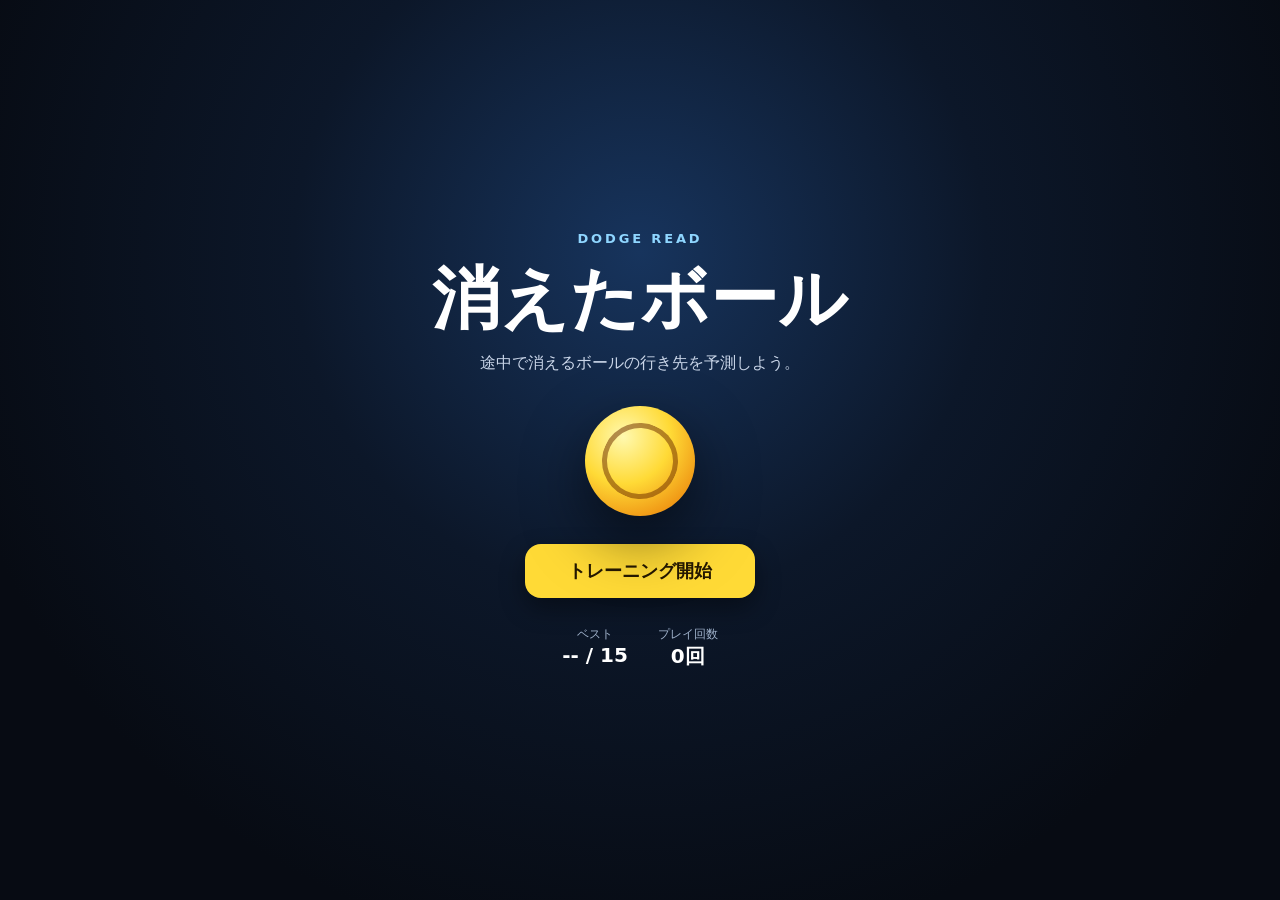
==== index.html @ bce10b98 "消えたボール自主練ゲーム初期版を追加" ====
<!doctype html>
<html lang="ja">
<head>
<meta charset="utf-8">
<meta name="viewport" content="width=device-width,initial-scale=1,viewport-fit=cover">
<meta name="theme-color" content="#09111f">
<title>DODGE READ｜消えたボール</title>
<style>
:root{color-scheme:dark;font-family:system-ui,-apple-system,"Noto Sans JP",sans-serif}*{box-sizing:border-box}body{margin:0;background:#070b13;color:#fff;min-height:100svh;overflow:hidden}button{font:inherit}.screen{display:none;min-height:100svh}.screen.active{display:flex}.home,.result{align-items:center;justify-content:center;flex-direction:column;padding:24px;text-align:center;background:radial-gradient(circle at 50% 28%,#17345d 0,#0c1729 38%,#070b13 78%)}.brand{font-size:13px;letter-spacing:.22em;color:#8fd6ff;font-weight:800}.home h1,.result h1{font-size:clamp(34px,8vw,68px);margin:8px 0}.lead{color:#c9d5e8;margin:0 0 24px}.ball-logo{width:110px;height:110px;border-radius:50%;background:radial-gradient(circle at 35% 28%,#fff9af,#ffda36 44%,#e66d00 100%);box-shadow:0 24px 60px #0008;margin:8px 0 28px;position:relative}.ball-logo:before,.ball-logo:after{content:"";position:absolute;inset:17px;border:5px solid #71320088;border-left-color:transparent;border-bottom-color:transparent;border-radius:50%;transform:rotate(25deg)}.ball-logo:after{transform:rotate(205deg)}.primary,.secondary{border:0;border-radius:16px;padding:15px 24px;font-weight:800;cursor:pointer}.primary{background:#ffda36;color:#251800;min-width:230px;font-size:18px;box-shadow:0 10px 24px #0006}.secondary{margin-top:10px;background:#1b2b43;color:#dce8f8}.stats{display:flex;gap:30px;margin-top:28px}.stats span{display:block;color:#9fb1ca;font-size:12px}.stats strong{font-size:20px}.game{flex-direction:column;background:#07101d}.header{height:66px;display:grid;grid-template-columns:52px 1fr 70px;align-items:center;gap:12px;padding:8px 14px;background:#0b1423}.icon{width:42px;height:42px;border-radius:12px;border:1px solid #ffffff22;background:#ffffff0b;color:#fff;font-size:26px}.progress-text{text-align:center;font-weight:700}.track{height:7px;background:#ffffff16;border-radius:99px;overflow:hidden;margin-top:6px}.bar{height:100%;width:0;background:#ffda36;transition:width .2s}.level{text-align:center;background:#17304e;border-radius:12px;padding:9px 4px;font-weight:800}.stage{position:relative;flex:1;min-height:0}canvas{width:100%;height:100%;display:block}.focus,.count,.feedback,.instruction{position:absolute;left:50%;transform:translateX(-50%);pointer-events:none}.focus{top:46%;font-size:34px;color:#fff8}.count{top:40%;font-size:68px;font-weight:900;text-shadow:0 4px 20px #000}.feedback{top:16%;font-size:clamp(24px,5vw,44px);font-weight:900;opacity:0}.feedback.show{opacity:1}.feedback.good{color:#78f2b5}.feedback.bad{color:#ff9b9b}.instruction{bottom:16px;background:#07101dcc;border:1px solid #ffffff22;padding:8px 16px;border-radius:99px;color:#dce8f8}.answers{height:104px;display:grid;grid-template-columns:repeat(3,1fr);gap:10px;padding:10px 14px calc(10px + env(safe-area-inset-bottom));background:#0b1423}.answer{border:1px solid #ffffff20;background:#14243a;color:#fff;border-radius:16px;font-weight:900;font-size:20px}.answer:disabled{opacity:.35}.answer:not(:disabled):active{transform:scale(.98);background:#1e3b60}.score{width:180px;height:180px;border-radius:50%;border:13px solid #ffda36;display:grid;place-items:center;margin:18px 0;background:#101d30}.score strong{font-size:64px;line-height:1}.score span{display:block;color:#c8d5e8}.result-grid{display:grid;grid-template-columns:repeat(2,minmax(130px,1fr));gap:10px;width:min(420px,100%);margin-bottom:18px}.result-grid div{background:#101d30;border:1px solid #ffffff12;border-radius:14px;padding:13px}.result-grid span{display:block;color:#9fb1ca;font-size:12px}.result-grid strong{font-size:20px}.best{color:#ffda36;font-weight:900;margin:0 0 14px}.portrait{position:fixed;inset:0;z-index:20;background:#07101df2;display:none;align-items:center;justify-content:center;text-align:center;padding:28px}.portrait div{background:#14243a;padding:24px;border-radius:18px}.portrait button{margin-top:16px}@media(orientation:portrait) and (max-width:719px){.game.active~.portrait{display:flex}}@media(max-height:470px){.header{height:56px}.answers{height:82px}.answer{font-size:17px}.instruction{bottom:8px}}
</style>
</head>
<body>
<section id="home" class="screen home active"><div class="brand">DODGE READ</div><h1>消えたボール</h1><p class="lead">途中で消えるボールの行き先を予測しよう。</p><div class="ball-logo"></div><button id="start" class="primary">トレーニング開始</button><div class="stats"><div><span>ベスト</span><strong id="best">-- / 15</strong></div><div><span>プレイ回数</span><strong id="sessions">0回</strong></div></div></section>
<section id="game" class="screen game"><header class="header"><button id="quit" class="icon">×</button><div><div class="progress-text"><span id="number">1</span> / 15</div><div class="track"><div id="bar" class="bar"></div></div></div><div class="level">Lv.<span id="level">2</span></div></header><div class="stage"><canvas id="canvas"></canvas><div id="focus" class="focus">＋</div><div id="count" class="count"></div><div id="feedback" class="feedback"></div><div id="instruction" class="instruction">中央の＋を見よう</div></div><div class="answers"><button class="answer" data-lane="left" disabled>← 左</button><button class="answer" data-lane="center" disabled>● 中央</button><button class="answer" data-lane="right" disabled>右 →</button></div></section>
<section id="result" class="screen result"><div class="brand">TRAINING COMPLETE</div><h1>トレーニング完了</h1><div class="score"><div><strong id="score">0</strong><span>/ 15</span></div></div><p id="message" class="lead"></p><div class="result-grid"><div><span>反応時間</span><strong id="reaction">-- ms</strong></div><div><span>最高レベル</span><strong id="maxLevel">Lv.2</strong></div><div><span>左コース</span><strong id="leftRate">--%</strong></div><div><span>右コース</span><strong id="rightRate">--%</strong></div></div><div id="newBest" class="best" hidden>自己ベスト更新！</div><button id="retry" class="primary">もう一度</button><button id="homeBtn" class="secondary">ホームへ</button></section>
<div id="portrait" class="portrait"><div><strong>横向きがおすすめ</strong><p>スマホを横向きにすると遊びやすくなります。</p><button id="continue" class="secondary">このまま続ける</button></div></div>
<script>
const TOTAL=15,KEY='dodge-read-progress-v1',lanes=['left','center','right'];
const $=s=>document.querySelector(s),$$=s=>[...document.querySelectorAll(s)];
const screens={home:$('#home'),game:$('#game'),result:$('#result')},canvas=$('#canvas'),ctx=canvas.getContext('2d');
let session=null,state=null,raf=0,w=0,h=0,portraitDismissed=false;
function clamp(v,a,b){return Math.min(b,Math.max(a,v))}
function difficulty(level){level=clamp(Math.round(level),1,10);return{level,visible:1040-(level-1)*55,total:1760-(level-1)*45,spread:.09+(level-1)*.006,curve:level>=5?(level-4)*.006:0}}
function trial(level){const d=difficulty(level),lane=lanes[Math.floor(Math.random()*3)],c=lane==='left'?.26:lane==='right'?.74:.5;return{id:Math.random(),lane,level:d.level,startX:.5+(Math.random()-.5)*.06,targetX:clamp(c+(Math.random()-.5)*d.spread,lane==='left'?.13:lane==='center'?.39:.64,lane==='left'?.36:lane==='center'?.61:.87),curve:d.curve*(Math.random()<.5?-1:1)*(.35+Math.random()*.65),visible:d.visible,total:d.total}}
function position(t,p){p=clamp(p,0,1);const z=1-Math.pow(1-p,1.55);return{x:clamp(t.startX+(t.targetX-t.startX)*z+Math.sin(Math.PI*p)*t.curve,.04,.96),y:.22+.62*Math.pow(p,1.34),scale:.28+1.5*Math.pow(p,1.7)}}
function show(name){Object.entries(screens).forEach(([k,n])=>n.classList.toggle('active',k===name));if(name!=='game')cancelAnimationFrame(raf);refreshPortrait()}
function load(){try{return JSON.parse(localStorage.getItem(KEY))||{best:0,sessions:0}}catch{return{best:0,sessions:0}}}
function refreshStats(){const p=load();$('#best').textContent=p.sessions?`${p.best} / 15`:'-- / 15';$('#sessions').textContent=`${p.sessions||0}回`}
function save(score){const p=load(),isBest=score>(p.best||0),n={best:Math.max(p.best||0,score),sessions:(p.sessions||0)+1};localStorage.setItem(KEY,JSON.stringify(n));return isBest}
function resize(){const r=canvas.getBoundingClientRect(),d=Math.min(devicePixelRatio||1,2);w=Math.max(1,r.width);h=Math.max(1,r.height);canvas.width=w*d;canvas.height=h*d;ctx.setTransform(d,0,0,d,0,0);draw()}
function court(){const g=ctx.createLinearGradient(0,0,0,h);g.addColorStop(0,'#132642');g.addColorStop(.45,'#0d1d34');g.addColorStop(1,'#09111f');ctx.fillStyle=g;ctx.fillRect(0,0,w,h);const hy=h*.2;ctx.strokeStyle='rgba(180,206,255,.22)';ctx.lineWidth=2;ctx.beginPath();ctx.moveTo(w*.48,hy);ctx.lineTo(w*.08,h);ctx.moveTo(w*.52,hy);ctx.lineTo(w*.92,h);ctx.stroke();ctx.strokeStyle='rgba(255,255,255,.12)';for(let i=1;i<=6;i++){const p=i/7,y=hy+Math.pow(p,1.6)*(h-hy),half=18+Math.pow(p,1.4)*w*.42;ctx.beginPath();ctx.moveTo(w/2-half,y);ctx.lineTo(w/2+half,y);ctx.stroke()}ctx.setLineDash([9,11]);ctx.strokeStyle='rgba(255,219,61,.35)';ctx.beginPath();ctx.moveTo(w/2,hy);ctx.lineTo(w/2,h);ctx.stroke();ctx.setLineDash([])}
function ball(pos,a=1,ghost=false){const x=pos.x*w,y=pos.y*h,r=Math.max(7,Math.min(w,h)*.044*pos.scale);ctx.save();ctx.globalAlpha=a;const s=ctx.createRadialGradient(x,y+r*1.2,0,x,y+r*1.2,r*1.5);s.addColorStop(0,'#0007');s.addColorStop(1,'#0000');ctx.fillStyle=s;ctx.beginPath();ctx.ellipse(x,y+r*1.2,r*1.5,r*.42,0,0,Math.PI*2);ctx.fill();const g=ctx.createRadialGradient(x-r*.34,y-r*.38,r*.12,x,y,r);g.addColorStop(0,ghost?'#e9f6ff':'#fff7a4');g.addColorStop(.5,ghost?'#7fd4ff':'#ffdd3d');g.addColorStop(1,ghost?'#176ea3':'#e57800');ctx.fillStyle=g;ctx.beginPath();ctx.arc(x,y,r,0,Math.PI*2);ctx.fill();ctx.strokeStyle=ghost?'#0c4a6eaa':'#5b2a0088';ctx.lineWidth=Math.max(1.2,r*.07);ctx.beginPath();ctx.arc(x,y,r*.72,-.8,1.15);ctx.stroke();ctx.beginPath();ctx.arc(x,y,r*.68,2,4.25);ctx.stroke();ctx.restore()}
function marker(t){ctx.save();ctx.strokeStyle='#fff9';ctx.lineWidth=3;ctx.setLineDash([6,6]);ctx.beginPath();ctx.arc(t.targetX*w,h*.86,25,0,Math.PI*2);ctx.stroke();ctx.restore()}
function draw(now=performance.now()){if(!w||!h)return;court();if(state){const t=state.t;if(state.phase==='flying'){const e=now-state.started,p=Math.min(1,e/t.total);if(e<=t.visible)ball(position(t,p))}else if(state.phase==='revealing'){const e=now-state.revealStart,d=720,sp=t.visible/t.total,rp=Math.min(1,e/d),p=sp+(1-sp)*rp;for(let i=5;i>=1;i--)ball(position(t,Math.max(sp,p-i*.028)),.08+(5-i)*.035,true);ball(position(t,p),.92,true);if(rp>.72)marker(t);if(e>=d&&!state.done){state.done=true;setTimeout(next,520)}}}if($('#game').classList.contains('active'))raf=requestAnimationFrame(draw)}
function enable(v){$$('.answer').forEach(b=>b.disabled=!v)}
function header(){$('#number').textContent=Math.min(session.index+1,TOTAL);$('#bar').style.width=`${session.index/TOTAL*100}%`;$('#level').textContent=session.level}
async function countdown(){for(const x of ['3','2','1']){$('#count').textContent=x;await new Promise(r=>setTimeout(r,420))}$('#count').textContent=''}
async function start(){cancelAnimationFrame(raf);session={index:0,level:2,results:[],recent:[]};state=null;portraitDismissed=false;show('game');requestAnimationFrame(()=>{resize();header()});enable(false);$('#feedback').className='feedback';$('#instruction').textContent='中央の＋を見よう';$('#focus').style.opacity='1';await countdown();launch()}
function launch(){if(!session||session.index>=TOTAL)return finish();header();enable(false);$('#feedback').className='feedback';$('#feedback').textContent='';$('#instruction').textContent='ボールを見よう';$('#focus').style.opacity='.65';const t=trial(session.level);state={t,phase:'flying',started:performance.now(),answerOpened:0,revealStart:0,done:false};cancelAnimationFrame(raf);raf=requestAnimationFrame(draw);setTimeout(()=>{if(!state||state.t.id!==t.id||state.phase!=='flying')return;state.phase='answering';state.answerOpened=performance.now();$('#instruction').textContent='どこに来る？';$('#focus').style.opacity='0';enable(true)},t.visible)}
function label(l){return l==='left'?'左':l==='right'?'右':'中央'}
function answer(l){if(!state||state.phase!=='answering')return;enable(false);const ms=Math.round(performance.now()-state.answerOpened),correct=l===state.t.lane,f=$('#feedback');f.textContent=correct?'正解！':`正解は${label(state.t.lane)}`;f.className=`feedback show ${correct?'good':'bad'}`;$('#instruction').textContent='消えた後の軌道';session.results.push({lane:state.t.lane,correct,ms,level:state.t.level});session.recent.push(correct);session.recent=session.recent.slice(-5);if(session.recent.length>=5){const c=session.recent.filter(Boolean).length;if(c>=4)session.level=clamp(session.level+1,1,10);else if(c<=2)session.level=clamp(session.level-1,1,10)}state.phase='revealing';state.revealStart=performance.now()}
function next(){if(!session)return;session.index++;session.index>=TOTAL?finish():launch()}
function median(a){if(!a.length)return 0;a=[...a].sort((x,y)=>x-y);const m=Math.floor(a.length/2);return a.length%2?a[m]:(a[m-1]+a[m])/2}
function rate(l){const a=session.results.filter(x=>x.lane===l);return a.length?Math.round(a.filter(x=>x.correct).length/a.length*100):null}
function finish(){cancelAnimationFrame(raf);enable(false);const correct=session.results.filter(x=>x.correct).length,ms=Math.round(median(session.results.map(x=>x.ms))),max=Math.max(...session.results.map(x=>x.level)),isBest=save(correct);$('#score').textContent=correct;$('#reaction').textContent=`${ms} ms`;$('#maxLevel').textContent=`Lv.${max}`;const lr=rate('left'),rr=rate('right');$('#leftRate').textContent=lr===null?'--%':`${lr}%`;$('#rightRate').textContent=rr===null?'--%':`${rr}%`;$('#message').textContent=correct>=14?'すごい！軌道をかなり正確に読めています。':correct>=11?'よく見えています。次は、より早く消えるボールへ。':correct>=8?'いい練習になりました。焦らず最初の動きを見よう。':'伸びしろたっぷり。ボールの速さと向きを最後まで見よう。';$('#newBest').hidden=!isBest;state=null;show('result');refreshStats()}
function home(){cancelAnimationFrame(raf);session=null;state=null;enable(false);show('home');refreshStats()}
function refreshPortrait(){const p=innerHeight>innerWidth&&innerWidth<720&&!portraitDismissed&&$('#game').classList.contains('active');$('#portrait').style.display=p?'flex':'none'}
$('#start').onclick=start;$('#retry').onclick=start;$('#homeBtn').onclick=home;$('#quit').onclick=()=>{if(confirm('トレーニングをやめますか？'))home()};$('#continue').onclick=()=>{portraitDismissed=true;refreshPortrait()};$$('.answer').forEach(b=>b.onclick=()=>answer(b.dataset.lane));addEventListener('resize',()=>{refreshPortrait();if($('#game').classList.contains('active'))resize()});addEventListener('orientationchange',()=>setTimeout(()=>{portraitDismissed=false;refreshPortrait();resize()},200));refreshStats();
</script>
</body>
</html>
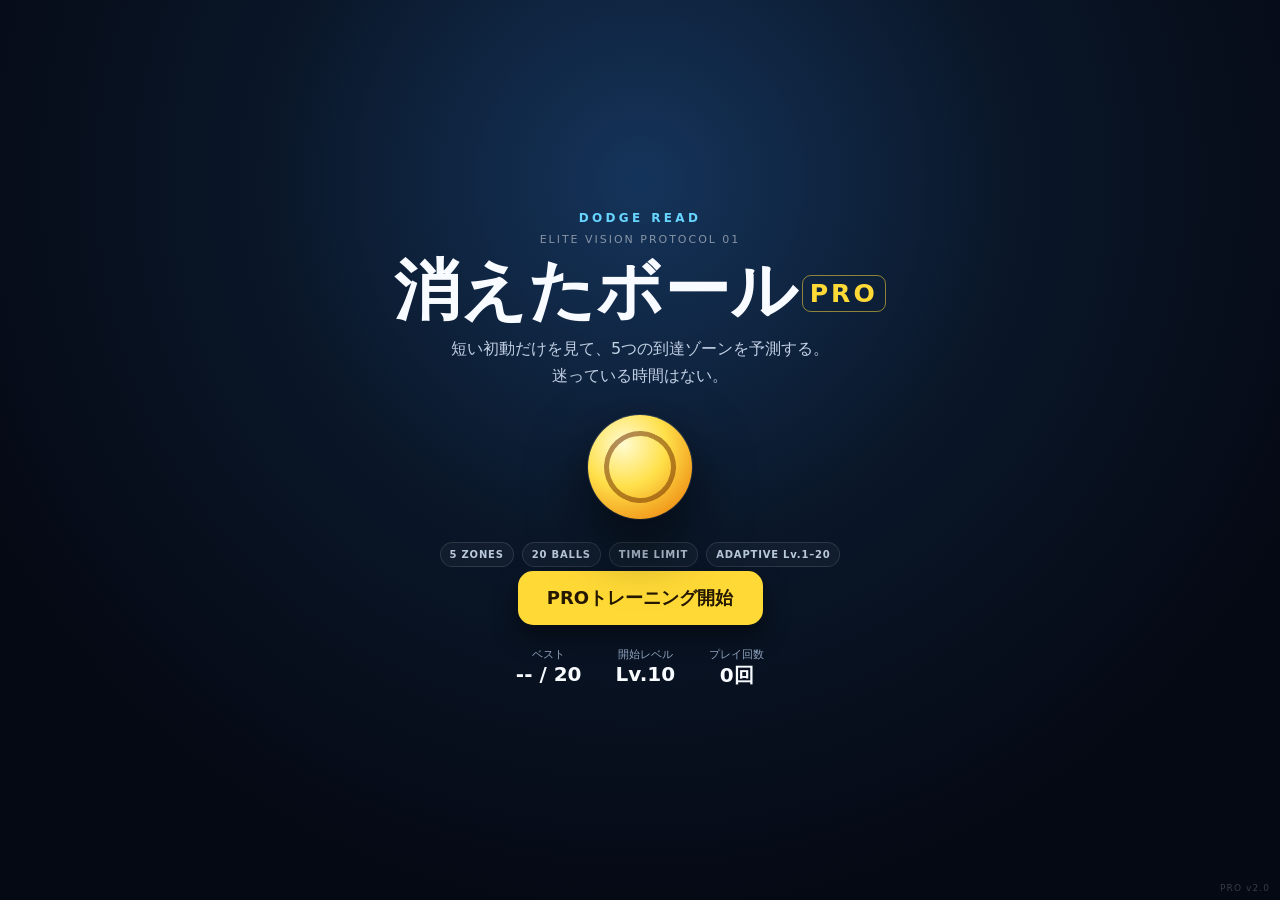
==== commit 90869cef: "消えたボールをPRO版へ更新" ====
--- a/index.html
+++ b/index.html
@@ -3,49 +3,36 @@
 <head>
 <meta charset="utf-8">
 <meta name="viewport" content="width=device-width,initial-scale=1,viewport-fit=cover">
-<meta name="theme-color" content="#09111f">
-<title>DODGE READ｜消えたボール</title>
-<style>
-:root{color-scheme:dark;font-family:system-ui,-apple-system,"Noto Sans JP",sans-serif}*{box-sizing:border-box}body{margin:0;background:#070b13;color:#fff;min-height:100svh;overflow:hidden}button{font:inherit}.screen{display:none;min-height:100svh}.screen.active{display:flex}.home,.result{align-items:center;justify-content:center;flex-direction:column;padding:24px;text-align:center;background:radial-gradient(circle at 50% 28%,#17345d 0,#0c1729 38%,#070b13 78%)}.brand{font-size:13px;letter-spacing:.22em;color:#8fd6ff;font-weight:800}.home h1,.result h1{font-size:clamp(34px,8vw,68px);margin:8px 0}.lead{color:#c9d5e8;margin:0 0 24px}.ball-logo{width:110px;height:110px;border-radius:50%;background:radial-gradient(circle at 35% 28%,#fff9af,#ffda36 44%,#e66d00 100%);box-shadow:0 24px 60px #0008;margin:8px 0 28px;position:relative}.ball-logo:before,.ball-logo:after{content:"";position:absolute;inset:17px;border:5px solid #71320088;border-left-color:transparent;border-bottom-color:transparent;border-radius:50%;transform:rotate(25deg)}.ball-logo:after{transform:rotate(205deg)}.primary,.secondary{border:0;border-radius:16px;padding:15px 24px;font-weight:800;cursor:pointer}.primary{background:#ffda36;color:#251800;min-width:230px;font-size:18px;box-shadow:0 10px 24px #0006}.secondary{margin-top:10px;background:#1b2b43;color:#dce8f8}.stats{display:flex;gap:30px;margin-top:28px}.stats span{display:block;color:#9fb1ca;font-size:12px}.stats strong{font-size:20px}.game{flex-direction:column;background:#07101d}.header{height:66px;display:grid;grid-template-columns:52px 1fr 70px;align-items:center;gap:12px;padding:8px 14px;background:#0b1423}.icon{width:42px;height:42px;border-radius:12px;border:1px solid #ffffff22;background:#ffffff0b;color:#fff;font-size:26px}.progress-text{text-align:center;font-weight:700}.track{height:7px;background:#ffffff16;border-radius:99px;overflow:hidden;margin-top:6px}.bar{height:100%;width:0;background:#ffda36;transition:width .2s}.level{text-align:center;background:#17304e;border-radius:12px;padding:9px 4px;font-weight:800}.stage{position:relative;flex:1;min-height:0}canvas{width:100%;height:100%;display:block}.focus,.count,.feedback,.instruction{position:absolute;left:50%;transform:translateX(-50%);pointer-events:none}.focus{top:46%;font-size:34px;color:#fff8}.count{top:40%;font-size:68px;font-weight:900;text-shadow:0 4px 20px #000}.feedback{top:16%;font-size:clamp(24px,5vw,44px);font-weight:900;opacity:0}.feedback.show{opacity:1}.feedback.good{color:#78f2b5}.feedback.bad{color:#ff9b9b}.instruction{bottom:16px;background:#07101dcc;border:1px solid #ffffff22;padding:8px 16px;border-radius:99px;color:#dce8f8}.answers{height:104px;display:grid;grid-template-columns:repeat(3,1fr);gap:10px;padding:10px 14px calc(10px + env(safe-area-inset-bottom));background:#0b1423}.answer{border:1px solid #ffffff20;background:#14243a;color:#fff;border-radius:16px;font-weight:900;font-size:20px}.answer:disabled{opacity:.35}.answer:not(:disabled):active{transform:scale(.98);background:#1e3b60}.score{width:180px;height:180px;border-radius:50%;border:13px solid #ffda36;display:grid;place-items:center;margin:18px 0;background:#101d30}.score strong{font-size:64px;line-height:1}.score span{display:block;color:#c8d5e8}.result-grid{display:grid;grid-template-columns:repeat(2,minmax(130px,1fr));gap:10px;width:min(420px,100%);margin-bottom:18px}.result-grid div{background:#101d30;border:1px solid #ffffff12;border-radius:14px;padding:13px}.result-grid span{display:block;color:#9fb1ca;font-size:12px}.result-grid strong{font-size:20px}.best{color:#ffda36;font-weight:900;margin:0 0 14px}.portrait{position:fixed;inset:0;z-index:20;background:#07101df2;display:none;align-items:center;justify-content:center;text-align:center;padding:28px}.portrait div{background:#14243a;padding:24px;border-radius:18px}.portrait button{margin-top:16px}@media(orientation:portrait) and (max-width:719px){.game.active~.portrait{display:flex}}@media(max-height:470px){.header{height:56px}.answers{height:82px}.answer{font-size:17px}.instruction{bottom:8px}}
-</style>
+<meta name="theme-color" content="#050914">
+<title>DODGE READ PRO｜消えたボール</title>
+<link rel="stylesheet" href="./pro.css?v=2">
 </head>
 <body>
-<section id="home" class="screen home active"><div class="brand">DODGE READ</div><h1>消えたボール</h1><p class="lead">途中で消えるボールの行き先を予測しよう。</p><div class="ball-logo"></div><button id="start" class="primary">トレーニング開始</button><div class="stats"><div><span>ベスト</span><strong id="best">-- / 15</strong></div><div><span>プレイ回数</span><strong id="sessions">0回</strong></div></div></section>
-<section id="game" class="screen game"><header class="header"><button id="quit" class="icon">×</button><div><div class="progress-text"><span id="number">1</span> / 15</div><div class="track"><div id="bar" class="bar"></div></div></div><div class="level">Lv.<span id="level">2</span></div></header><div class="stage"><canvas id="canvas"></canvas><div id="focus" class="focus">＋</div><div id="count" class="count"></div><div id="feedback" class="feedback"></div><div id="instruction" class="instruction">中央の＋を見よう</div></div><div class="answers"><button class="answer" data-lane="left" disabled>← 左</button><button class="answer" data-lane="center" disabled>● 中央</button><button class="answer" data-lane="right" disabled>右 →</button></div></section>
-<section id="result" class="screen result"><div class="brand">TRAINING COMPLETE</div><h1>トレーニング完了</h1><div class="score"><div><strong id="score">0</strong><span>/ 15</span></div></div><p id="message" class="lead"></p><div class="result-grid"><div><span>反応時間</span><strong id="reaction">-- ms</strong></div><div><span>最高レベル</span><strong id="maxLevel">Lv.2</strong></div><div><span>左コース</span><strong id="leftRate">--%</strong></div><div><span>右コース</span><strong id="rightRate">--%</strong></div></div><div id="newBest" class="best" hidden>自己ベスト更新！</div><button id="retry" class="primary">もう一度</button><button id="homeBtn" class="secondary">ホームへ</button></section>
-<div id="portrait" class="portrait"><div><strong>横向きがおすすめ</strong><p>スマホを横向きにすると遊びやすくなります。</p><button id="continue" class="secondary">このまま続ける</button></div></div>
-<script>
-const TOTAL=15,KEY='dodge-read-progress-v1',lanes=['left','center','right'];
-const $=s=>document.querySelector(s),$$=s=>[...document.querySelectorAll(s)];
-const screens={home:$('#home'),game:$('#game'),result:$('#result')},canvas=$('#canvas'),ctx=canvas.getContext('2d');
-let session=null,state=null,raf=0,w=0,h=0,portraitDismissed=false;
-function clamp(v,a,b){return Math.min(b,Math.max(a,v))}
-function difficulty(level){level=clamp(Math.round(level),1,10);return{level,visible:1040-(level-1)*55,total:1760-(level-1)*45,spread:.09+(level-1)*.006,curve:level>=5?(level-4)*.006:0}}
-function trial(level){const d=difficulty(level),lane=lanes[Math.floor(Math.random()*3)],c=lane==='left'?.26:lane==='right'?.74:.5;return{id:Math.random(),lane,level:d.level,startX:.5+(Math.random()-.5)*.06,targetX:clamp(c+(Math.random()-.5)*d.spread,lane==='left'?.13:lane==='center'?.39:.64,lane==='left'?.36:lane==='center'?.61:.87),curve:d.curve*(Math.random()<.5?-1:1)*(.35+Math.random()*.65),visible:d.visible,total:d.total}}
-function position(t,p){p=clamp(p,0,1);const z=1-Math.pow(1-p,1.55);return{x:clamp(t.startX+(t.targetX-t.startX)*z+Math.sin(Math.PI*p)*t.curve,.04,.96),y:.22+.62*Math.pow(p,1.34),scale:.28+1.5*Math.pow(p,1.7)}}
-function show(name){Object.entries(screens).forEach(([k,n])=>n.classList.toggle('active',k===name));if(name!=='game')cancelAnimationFrame(raf);refreshPortrait()}
-function load(){try{return JSON.parse(localStorage.getItem(KEY))||{best:0,sessions:0}}catch{return{best:0,sessions:0}}}
-function refreshStats(){const p=load();$('#best').textContent=p.sessions?`${p.best} / 15`:'-- / 15';$('#sessions').textContent=`${p.sessions||0}回`}
-function save(score){const p=load(),isBest=score>(p.best||0),n={best:Math.max(p.best||0,score),sessions:(p.sessions||0)+1};localStorage.setItem(KEY,JSON.stringify(n));return isBest}
-function resize(){const r=canvas.getBoundingClientRect(),d=Math.min(devicePixelRatio||1,2);w=Math.max(1,r.width);h=Math.max(1,r.height);canvas.width=w*d;canvas.height=h*d;ctx.setTransform(d,0,0,d,0,0);draw()}
-function court(){const g=ctx.createLinearGradient(0,0,0,h);g.addColorStop(0,'#132642');g.addColorStop(.45,'#0d1d34');g.addColorStop(1,'#09111f');ctx.fillStyle=g;ctx.fillRect(0,0,w,h);const hy=h*.2;ctx.strokeStyle='rgba(180,206,255,.22)';ctx.lineWidth=2;ctx.beginPath();ctx.moveTo(w*.48,hy);ctx.lineTo(w*.08,h);ctx.moveTo(w*.52,hy);ctx.lineTo(w*.92,h);ctx.stroke();ctx.strokeStyle='rgba(255,255,255,.12)';for(let i=1;i<=6;i++){const p=i/7,y=hy+Math.pow(p,1.6)*(h-hy),half=18+Math.pow(p,1.4)*w*.42;ctx.beginPath();ctx.moveTo(w/2-half,y);ctx.lineTo(w/2+half,y);ctx.stroke()}ctx.setLineDash([9,11]);ctx.strokeStyle='rgba(255,219,61,.35)';ctx.beginPath();ctx.moveTo(w/2,hy);ctx.lineTo(w/2,h);ctx.stroke();ctx.setLineDash([])}
-function ball(pos,a=1,ghost=false){const x=pos.x*w,y=pos.y*h,r=Math.max(7,Math.min(w,h)*.044*pos.scale);ctx.save();ctx.globalAlpha=a;const s=ctx.createRadialGradient(x,y+r*1.2,0,x,y+r*1.2,r*1.5);s.addColorStop(0,'#0007');s.addColorStop(1,'#0000');ctx.fillStyle=s;ctx.beginPath();ctx.ellipse(x,y+r*1.2,r*1.5,r*.42,0,0,Math.PI*2);ctx.fill();const g=ctx.createRadialGradient(x-r*.34,y-r*.38,r*.12,x,y,r);g.addColorStop(0,ghost?'#e9f6ff':'#fff7a4');g.addColorStop(.5,ghost?'#7fd4ff':'#ffdd3d');g.addColorStop(1,ghost?'#176ea3':'#e57800');ctx.fillStyle=g;ctx.beginPath();ctx.arc(x,y,r,0,Math.PI*2);ctx.fill();ctx.strokeStyle=ghost?'#0c4a6eaa':'#5b2a0088';ctx.lineWidth=Math.max(1.2,r*.07);ctx.beginPath();ctx.arc(x,y,r*.72,-.8,1.15);ctx.stroke();ctx.beginPath();ctx.arc(x,y,r*.68,2,4.25);ctx.stroke();ctx.restore()}
-function marker(t){ctx.save();ctx.strokeStyle='#fff9';ctx.lineWidth=3;ctx.setLineDash([6,6]);ctx.beginPath();ctx.arc(t.targetX*w,h*.86,25,0,Math.PI*2);ctx.stroke();ctx.restore()}
-function draw(now=performance.now()){if(!w||!h)return;court();if(state){const t=state.t;if(state.phase==='flying'){const e=now-state.started,p=Math.min(1,e/t.total);if(e<=t.visible)ball(position(t,p))}else if(state.phase==='revealing'){const e=now-state.revealStart,d=720,sp=t.visible/t.total,rp=Math.min(1,e/d),p=sp+(1-sp)*rp;for(let i=5;i>=1;i--)ball(position(t,Math.max(sp,p-i*.028)),.08+(5-i)*.035,true);ball(position(t,p),.92,true);if(rp>.72)marker(t);if(e>=d&&!state.done){state.done=true;setTimeout(next,520)}}}if($('#game').classList.contains('active'))raf=requestAnimationFrame(draw)}
-function enable(v){$$('.answer').forEach(b=>b.disabled=!v)}
-function header(){$('#number').textContent=Math.min(session.index+1,TOTAL);$('#bar').style.width=`${session.index/TOTAL*100}%`;$('#level').textContent=session.level}
-async function countdown(){for(const x of ['3','2','1']){$('#count').textContent=x;await new Promise(r=>setTimeout(r,420))}$('#count').textContent=''}
-async function start(){cancelAnimationFrame(raf);session={index:0,level:2,results:[],recent:[]};state=null;portraitDismissed=false;show('game');requestAnimationFrame(()=>{resize();header()});enable(false);$('#feedback').className='feedback';$('#instruction').textContent='中央の＋を見よう';$('#focus').style.opacity='1';await countdown();launch()}
-function launch(){if(!session||session.index>=TOTAL)return finish();header();enable(false);$('#feedback').className='feedback';$('#feedback').textContent='';$('#instruction').textContent='ボールを見よう';$('#focus').style.opacity='.65';const t=trial(session.level);state={t,phase:'flying',started:performance.now(),answerOpened:0,revealStart:0,done:false};cancelAnimationFrame(raf);raf=requestAnimationFrame(draw);setTimeout(()=>{if(!state||state.t.id!==t.id||state.phase!=='flying')return;state.phase='answering';state.answerOpened=performance.now();$('#instruction').textContent='どこに来る？';$('#focus').style.opacity='0';enable(true)},t.visible)}
-function label(l){return l==='left'?'左':l==='right'?'右':'中央'}
-function answer(l){if(!state||state.phase!=='answering')return;enable(false);const ms=Math.round(performance.now()-state.answerOpened),correct=l===state.t.lane,f=$('#feedback');f.textContent=correct?'正解！':`正解は${label(state.t.lane)}`;f.className=`feedback show ${correct?'good':'bad'}`;$('#instruction').textContent='消えた後の軌道';session.results.push({lane:state.t.lane,correct,ms,level:state.t.level});session.recent.push(correct);session.recent=session.recent.slice(-5);if(session.recent.length>=5){const c=session.recent.filter(Boolean).length;if(c>=4)session.level=clamp(session.level+1,1,10);else if(c<=2)session.level=clamp(session.level-1,1,10)}state.phase='revealing';state.revealStart=performance.now()}
-function next(){if(!session)return;session.index++;session.index>=TOTAL?finish():launch()}
-function median(a){if(!a.length)return 0;a=[...a].sort((x,y)=>x-y);const m=Math.floor(a.length/2);return a.length%2?a[m]:(a[m-1]+a[m])/2}
-function rate(l){const a=session.results.filter(x=>x.lane===l);return a.length?Math.round(a.filter(x=>x.correct).length/a.length*100):null}
-function finish(){cancelAnimationFrame(raf);enable(false);const correct=session.results.filter(x=>x.correct).length,ms=Math.round(median(session.results.map(x=>x.ms))),max=Math.max(...session.results.map(x=>x.level)),isBest=save(correct);$('#score').textContent=correct;$('#reaction').textContent=`${ms} ms`;$('#maxLevel').textContent=`Lv.${max}`;const lr=rate('left'),rr=rate('right');$('#leftRate').textContent=lr===null?'--%':`${lr}%`;$('#rightRate').textContent=rr===null?'--%':`${rr}%`;$('#message').textContent=correct>=14?'すごい！軌道をかなり正確に読めています。':correct>=11?'よく見えています。次は、より早く消えるボールへ。':correct>=8?'いい練習になりました。焦らず最初の動きを見よう。':'伸びしろたっぷり。ボールの速さと向きを最後まで見よう。';$('#newBest').hidden=!isBest;state=null;show('result');refreshStats()}
-function home(){cancelAnimationFrame(raf);session=null;state=null;enable(false);show('home');refreshStats()}
-function refreshPortrait(){const p=innerHeight>innerWidth&&innerWidth<720&&!portraitDismissed&&$('#game').classList.contains('active');$('#portrait').style.display=p?'flex':'none'}
-$('#start').onclick=start;$('#retry').onclick=start;$('#homeBtn').onclick=home;$('#quit').onclick=()=>{if(confirm('トレーニングをやめますか？'))home()};$('#continue').onclick=()=>{portraitDismissed=true;refreshPortrait()};$$('.answer').forEach(b=>b.onclick=()=>answer(b.dataset.lane));addEventListener('resize',()=>{refreshPortrait();if($('#game').classList.contains('active'))resize()});addEventListener('orientationchange',()=>setTimeout(()=>{portraitDismissed=false;refreshPortrait();resize()},200));refreshStats();
-</script>
+<section id="home" class="screen home active">
+  <div class="brand">DODGE READ</div><div class="protocol">ELITE VISION PROTOCOL 01</div>
+  <h1>消えたボール<span class="pro">PRO</span></h1>
+  <p class="lead">短い初動だけを見て、5つの到達ゾーンを予測する。<br>迷っている時間はない。</p>
+  <div class="ball-logo"></div>
+  <div class="specs"><span>5 ZONES</span><span>20 BALLS</span><span>TIME LIMIT</span><span>ADAPTIVE Lv.1–20</span></div>
+  <button id="start" class="primary">PROトレーニング開始</button>
+  <div class="stats"><div><span>ベスト</span><strong id="best">-- / 20</strong></div><div><span>開始レベル</span><strong id="startLevel">Lv.10</strong></div><div><span>プレイ回数</span><strong id="sessions">0回</strong></div></div>
+</section>
+<section id="game" class="screen game">
+  <header class="header"><button id="quit" class="icon">×</button><div><div class="progress-text"><span id="number">1</span> / 20</div><div class="track"><div id="bar" class="bar"></div></div></div><div class="level">PRO LEVEL<strong id="level">10</strong></div></header>
+  <div class="stage"><canvas id="canvas"></canvas><div id="focus" class="focus">＋</div><div id="count" class="count"></div><div id="feedback" class="feedback"></div><div id="timer" class="timer"><i></i></div><div id="instruction" class="instruction">中央の＋を見ろ</div></div>
+  <div class="answers">
+    <button class="answer" data-zone="0" disabled>1<small>左端</small></button><button class="answer" data-zone="1" disabled>2<small>左中</small></button><button class="answer" data-zone="2" disabled>3<small>中央</small></button><button class="answer" data-zone="3" disabled>4<small>右中</small></button><button class="answer" data-zone="4" disabled>5<small>右端</small></button>
+  </div>
+</section>
+<section id="result" class="screen result">
+  <div class="brand">PROTOCOL COMPLETE</div><h1>トレーニング完了</h1>
+  <div class="score"><div><strong id="score">0</strong><span>/ 20</span></div></div><p id="message" class="lead"></p>
+  <div class="result-grid"><div><span>反応時間</span><strong id="reaction">-- ms</strong></div><div><span>到達レベル</span><strong id="endLevel">Lv.10</strong></div><div><span>1ゾーン差</span><strong id="nearMiss">0回</strong></div><div><span>TIME OUT</span><strong id="timeouts">0回</strong></div></div>
+  <div id="zoneRates" class="zone-rates"></div><div id="newBest" class="best" hidden>自己ベスト更新！</div>
+  <button id="retry" class="primary">もう一度</button><button id="homeBtn" class="secondary">ホームへ</button>
+</section>
+<div id="portrait" class="portrait"><div><strong>PROモードは横向き専用</strong><p>5ゾーンを正確に判断するため、スマホを横向きにしてください。</p><button id="continue" class="secondary">このまま続ける</button></div></div>
+<div class="version">PRO v2.0</div>
+<script src="./pro.js?v=2"></script>
 </body>
-</html>+</html>
--- a/pro.css
+++ b/pro.css
@@ -0,0 +1 @@
+:root{color-scheme:dark;font-family:system-ui,-apple-system,"Noto Sans JP",sans-serif;--ink:#f8fbff;--muted:#91a4bf;--panel:#0c182a;--line:#ffffff18;--accent:#ffda36;--cyan:#67d5ff;--good:#69efb2;--bad:#ff8d98}*{box-sizing:border-box}html,body{margin:0;min-height:100%;background:#050914;color:var(--ink)}body{min-height:100svh;overflow:hidden}button{font:inherit}.screen{display:none;min-height:100svh}.screen.active{display:flex}.home,.result{align-items:center;justify-content:center;flex-direction:column;padding:22px;text-align:center;background:radial-gradient(circle at 50% 20%,#15345b 0,#0a1729 38%,#050914 76%)}.brand{font-size:12px;letter-spacing:.28em;color:var(--cyan);font-weight:900}.protocol{margin-top:8px;font-size:11px;letter-spacing:.18em;color:#ffffff7d}.home h1,.result h1{font-size:clamp(34px,8vw,66px);line-height:1.08;margin:9px 0}.pro{display:inline-block;margin-left:.14em;padding:.15em .28em;border:1px solid #ffda3688;border-radius:.35em;color:var(--accent);font-size:.38em;letter-spacing:.12em;vertical-align:.42em}.lead{max-width:520px;color:#c2d0e4;margin:0 0 18px;line-height:1.7}.ball-logo{width:104px;height:104px;border-radius:50%;background:radial-gradient(circle at 34% 28%,#fffbd0,#ffe04a 42%,#e97000 100%);box-shadow:0 24px 60px #000a,0 0 0 1px #fff2;margin:8px 0 23px;position:relative}.ball-logo:before,.ball-logo:after{content:"";position:absolute;inset:16px;border:5px solid #71320088;border-left-color:transparent;border-bottom-color:transparent;border-radius:50%;transform:rotate(25deg)}.ball-logo:after{transform:rotate(205deg)}.primary,.secondary{border:0;border-radius:15px;padding:15px 24px;font-weight:900;cursor:pointer}.primary{background:var(--accent);color:#251800;min-width:245px;font-size:18px;box-shadow:0 12px 26px #0007}.secondary{margin-top:10px;background:#172942;color:#deebfa}.specs{display:flex;gap:8px;flex-wrap:wrap;justify-content:center;margin:0 0 4px}.specs span{padding:6px 9px;border:1px solid #ffffff1d;border-radius:99px;background:#ffffff09;color:#b9c9dc;font-size:10px;font-weight:800;letter-spacing:.08em}.stats{display:flex;gap:34px;margin-top:22px}.stats span{display:block;color:var(--muted);font-size:11px}.stats strong{font-size:20px}.game{flex-direction:column;background:#07101d}.header{height:64px;display:grid;grid-template-columns:46px 1fr 92px;align-items:center;gap:10px;padding:7px 12px;background:#081321;border-bottom:1px solid #ffffff0c}.icon{width:40px;height:40px;border-radius:11px;border:1px solid #ffffff22;background:#ffffff09;color:#fff;font-size:24px}.progress-text{text-align:center;font-weight:800;font-size:13px}.track{height:6px;background:#ffffff13;border-radius:99px;overflow:hidden;margin-top:6px}.bar{height:100%;width:0;background:linear-gradient(90deg,#50cfff,var(--accent));transition:width .2s}.level{text-align:center;background:#122a47;border:1px solid #67d5ff22;border-radius:11px;padding:7px 4px;font-size:11px;color:#8fdcff;font-weight:800}.level strong{display:block;color:#fff;font-size:17px}.stage{position:relative;flex:1;min-height:0}canvas{width:100%;height:100%;display:block}.focus,.count,.feedback,.instruction,.timer{position:absolute;left:50%;transform:translateX(-50%);pointer-events:none}.focus{top:43%;font-size:30px;color:#fff7}.count{top:36%;font-size:66px;font-weight:950;text-shadow:0 4px 20px #000}.feedback{top:12%;font-size:clamp(22px,5vw,40px);font-weight:950;opacity:0;text-shadow:0 3px 18px #000}.feedback.show{opacity:1}.feedback.good{color:var(--good)}.feedback.bad{color:var(--bad)}.instruction{bottom:13px;background:#07101ddb;border:1px solid #ffffff1c;padding:7px 14px;border-radius:99px;color:#d8e6f8;font-size:13px}.timer{top:9px;width:min(310px,55vw);height:4px;background:#ffffff13;border-radius:99px;overflow:hidden;opacity:0}.timer.show{opacity:1}.timer i{display:block;height:100%;width:100%;background:linear-gradient(90deg,var(--good),var(--accent),var(--bad));transform-origin:left center}.answers{height:98px;display:grid;grid-template-columns:repeat(5,1fr);gap:7px;padding:9px 10px calc(9px + env(safe-area-inset-bottom));background:#081321;border-top:1px solid #ffffff0c}.answer{min-width:0;border:1px solid #ffffff18;background:#11243b;color:#fff;border-radius:13px;font-weight:950;font-size:21px}.answer small{display:block;margin-top:2px;color:#91a8c2;font-size:9px;font-weight:800;white-space:nowrap}.answer:disabled{opacity:.26}.answer:not(:disabled):active{transform:scale(.97);background:#1a416b}.score{width:172px;height:172px;border-radius:50%;border:12px solid var(--accent);display:grid;place-items:center;margin:14px 0;background:#0d1b2e;box-shadow:0 0 50px #ffda3617}.score strong{font-size:60px;line-height:1}.score span{display:block;color:#c8d5e8}.result-grid{display:grid;grid-template-columns:repeat(2,minmax(130px,1fr));gap:9px;width:min(420px,100%);margin-bottom:13px}.result-grid div{background:#0d1b2e;border:1px solid #ffffff11;border-radius:13px;padding:11px}.result-grid span{display:block;color:var(--muted);font-size:11px}.result-grid strong{font-size:19px}.zone-rates{display:grid;grid-template-columns:repeat(5,1fr);gap:6px;width:min(430px,100%);margin:0 0 14px}.zone-rates div{padding:8px 3px;border-radius:10px;background:#0b1728;border:1px solid #ffffff0f}.zone-rates span{display:block;color:#8195b0;font-size:9px}.zone-rates strong{font-size:14px}.best{color:var(--accent);font-weight:900;margin:0 0 11px}.version{position:fixed;right:10px;bottom:7px;color:#ffffff35;font-size:9px;letter-spacing:.12em}.portrait{position:fixed;inset:0;z-index:20;background:#050914f4;display:none;align-items:center;justify-content:center;text-align:center;padding:28px}.portrait div{background:#11243b;padding:24px;border-radius:18px;border:1px solid #ffffff1a}.portrait button{margin-top:14px}@media(orientation:portrait) and (max-width:719px){.game.active~.portrait{display:flex}}@media(max-height:500px){.header{height:55px}.answers{height:79px}.answer{font-size:17px}.answer small{font-size:8px}.instruction{bottom:6px}.timer{top:6px}.home h1,.result h1{font-size:38px}.ball-logo{width:82px;height:82px;margin-bottom:15px}.score{width:132px;height:132px;border-width:9px}.score strong{font-size:48px}}
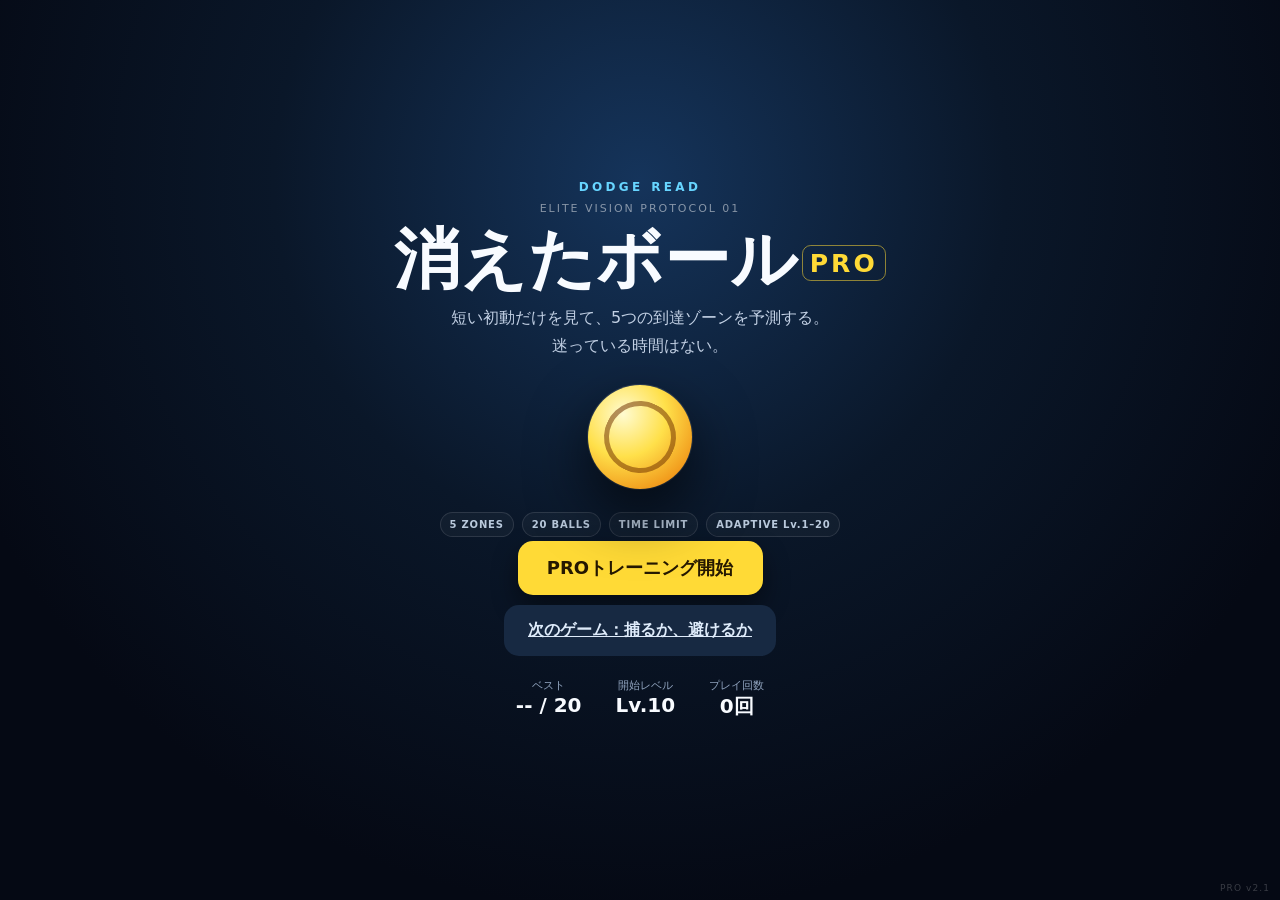
==== commit 9b3f65a8: "第2ゲームへの導線を追加" ====
--- a/index.html
+++ b/index.html
@@ -15,6 +15,7 @@
   <div class="ball-logo"></div>
   <div class="specs"><span>5 ZONES</span><span>20 BALLS</span><span>TIME LIMIT</span><span>ADAPTIVE Lv.1–20</span></div>
   <button id="start" class="primary">PROトレーニング開始</button>
+  <a class="secondary protocol-link" href="./catch-dodge.html">次のゲーム：捕るか、避けるか</a>
   <div class="stats"><div><span>ベスト</span><strong id="best">-- / 20</strong></div><div><span>開始レベル</span><strong id="startLevel">Lv.10</strong></div><div><span>プレイ回数</span><strong id="sessions">0回</strong></div></div>
 </section>
 <section id="game" class="screen game">
@@ -32,7 +33,7 @@
   <button id="retry" class="primary">もう一度</button><button id="homeBtn" class="secondary">ホームへ</button>
 </section>
 <div id="portrait" class="portrait"><div><strong>PROモードは横向き専用</strong><p>5ゾーンを正確に判断するため、スマホを横向きにしてください。</p><button id="continue" class="secondary">このまま続ける</button></div></div>
-<div class="version">PRO v2.0</div>
+<div class="version">PRO v2.1</div>
 <script src="./pro.js?v=2"></script>
 </body>
 </html>
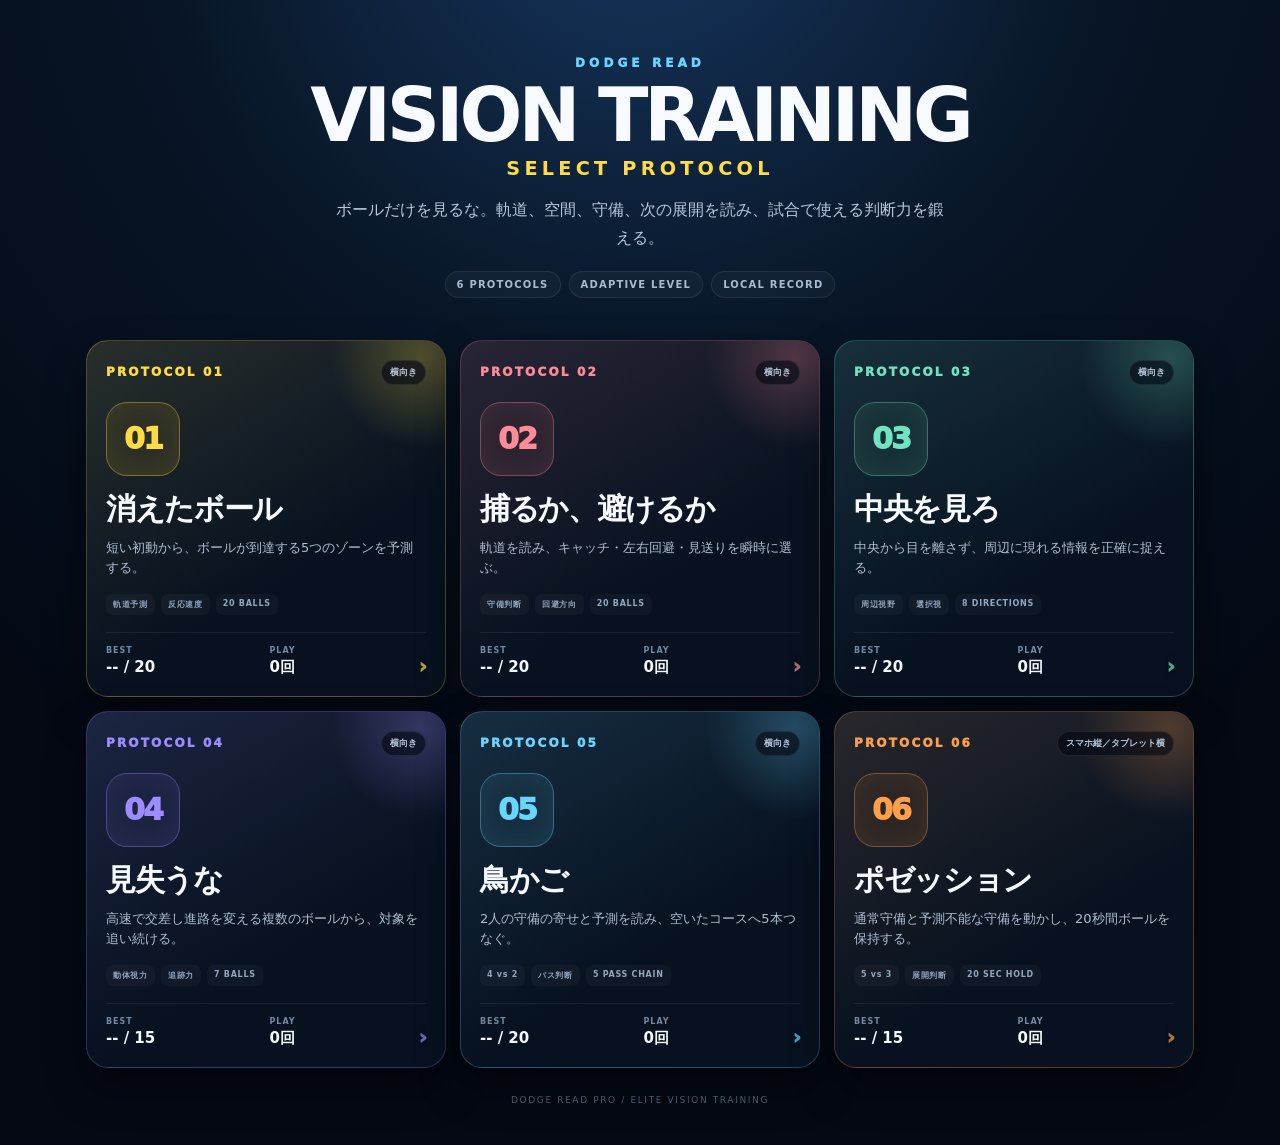
==== commit 3b3f45f8: "トップをゲーム選択ホームに変更" ====
--- a/index.html
+++ b/index.html
@@ -4,36 +4,82 @@
 <meta charset="utf-8">
 <meta name="viewport" content="width=device-width,initial-scale=1,viewport-fit=cover">
 <meta name="theme-color" content="#050914">
-<title>DODGE READ PRO｜消えたボール</title>
-<link rel="stylesheet" href="./pro.css?v=2">
+<title>DODGE READ PRO｜トレーニング選択</title>
+<link rel="stylesheet" href="./launcher.css?v=1">
 </head>
 <body>
-<section id="home" class="screen home active">
-  <div class="brand">DODGE READ</div><div class="protocol">ELITE VISION PROTOCOL 01</div>
-  <h1>消えたボール<span class="pro">PRO</span></h1>
-  <p class="lead">短い初動だけを見て、5つの到達ゾーンを予測する。<br>迷っている時間はない。</p>
-  <div class="ball-logo"></div>
-  <div class="specs"><span>5 ZONES</span><span>20 BALLS</span><span>TIME LIMIT</span><span>ADAPTIVE Lv.1–20</span></div>
-  <button id="start" class="primary">PROトレーニング開始</button>
-  <a class="secondary protocol-link" href="./catch-dodge.html">次のゲーム：捕るか、避けるか</a>
-  <div class="stats"><div><span>ベスト</span><strong id="best">-- / 20</strong></div><div><span>開始レベル</span><strong id="startLevel">Lv.10</strong></div><div><span>プレイ回数</span><strong id="sessions">0回</strong></div></div>
-</section>
-<section id="game" class="screen game">
-  <header class="header"><button id="quit" class="icon">×</button><div><div class="progress-text"><span id="number">1</span> / 20</div><div class="track"><div id="bar" class="bar"></div></div></div><div class="level">PRO LEVEL<strong id="level">10</strong></div></header>
-  <div class="stage"><canvas id="canvas"></canvas><div id="focus" class="focus">＋</div><div id="count" class="count"></div><div id="feedback" class="feedback"></div><div id="timer" class="timer"><i></i></div><div id="instruction" class="instruction">中央の＋を見ろ</div></div>
-  <div class="answers">
-    <button class="answer" data-zone="0" disabled>1<small>左端</small></button><button class="answer" data-zone="1" disabled>2<small>左中</small></button><button class="answer" data-zone="2" disabled>3<small>中央</small></button><button class="answer" data-zone="3" disabled>4<small>右中</small></button><button class="answer" data-zone="4" disabled>5<small>右端</small></button>
-  </div>
-</section>
-<section id="result" class="screen result">
-  <div class="brand">PROTOCOL COMPLETE</div><h1>トレーニング完了</h1>
-  <div class="score"><div><strong id="score">0</strong><span>/ 20</span></div></div><p id="message" class="lead"></p>
-  <div class="result-grid"><div><span>反応時間</span><strong id="reaction">-- ms</strong></div><div><span>到達レベル</span><strong id="endLevel">Lv.10</strong></div><div><span>1ゾーン差</span><strong id="nearMiss">0回</strong></div><div><span>TIME OUT</span><strong id="timeouts">0回</strong></div></div>
-  <div id="zoneRates" class="zone-rates"></div><div id="newBest" class="best" hidden>自己ベスト更新！</div>
-  <button id="retry" class="primary">もう一度</button><button id="homeBtn" class="secondary">ホームへ</button>
-</section>
-<div id="portrait" class="portrait"><div><strong>PROモードは横向き専用</strong><p>5ゾーンを正確に判断するため、スマホを横向きにしてください。</p><button id="continue" class="secondary">このまま続ける</button></div></div>
-<div class="version">PRO v2.1</div>
-<script src="./pro.js?v=2"></script>
+<div class="launcher">
+  <header class="hero">
+    <div class="brand">DODGE READ</div>
+    <h1>VISION TRAINING<span>SELECT PROTOCOL</span></h1>
+    <p>ボールだけを見るな。軌道、空間、守備、次の展開を読み、試合で使える判断力を鍛える。</p>
+    <div class="hero-meta"><span>6 PROTOCOLS</span><span>ADAPTIVE LEVEL</span><span>LOCAL RECORD</span></div>
+  </header>
+
+  <main class="protocol-grid" aria-label="トレーニング一覧">
+    <a class="protocol-card p1" data-game="p1" href="./hidden-ball.html">
+      <div class="card-top"><span class="protocol-no">PROTOCOL 01</span><span class="orientation">横向き</span></div>
+      <div class="card-mark">01</div>
+      <h2>消えたボール</h2>
+      <p class="description">短い初動から、ボールが到達する5つのゾーンを予測する。</p>
+      <div class="tags"><span>軌道予測</span><span>反応速度</span><span>20 BALLS</span></div>
+      <div class="card-record"><span>BEST<strong data-best>-- / 20</strong></span><span>PLAY<strong data-sessions>0回</strong></span></div>
+      <span class="card-arrow">›</span>
+    </a>
+
+    <a class="protocol-card p2" data-game="p2" href="./catch-dodge.html">
+      <div class="card-top"><span class="protocol-no">PROTOCOL 02</span><span class="orientation">横向き</span></div>
+      <div class="card-mark">02</div>
+      <h2>捕るか、避けるか</h2>
+      <p class="description">軌道を読み、キャッチ・左右回避・見送りを瞬時に選ぶ。</p>
+      <div class="tags"><span>守備判断</span><span>回避方向</span><span>20 BALLS</span></div>
+      <div class="card-record"><span>BEST<strong data-best>-- / 20</strong></span><span>PLAY<strong data-sessions>0回</strong></span></div>
+      <span class="card-arrow">›</span>
+    </a>
+
+    <a class="protocol-card p3" data-game="p3" href="./peripheral.html">
+      <div class="card-top"><span class="protocol-no">PROTOCOL 03</span><span class="orientation">横向き</span></div>
+      <div class="card-mark">03</div>
+      <h2>中央を見ろ</h2>
+      <p class="description">中央から目を離さず、周辺に現れる情報を正確に捉える。</p>
+      <div class="tags"><span>周辺視野</span><span>選択視</span><span>8 DIRECTIONS</span></div>
+      <div class="card-record"><span>BEST<strong data-best>-- / 20</strong></span><span>PLAY<strong data-sessions>0回</strong></span></div>
+      <span class="card-arrow">›</span>
+    </a>
+
+    <a class="protocol-card p4" data-game="p4" href="./tracking.html">
+      <div class="card-top"><span class="protocol-no">PROTOCOL 04</span><span class="orientation">横向き</span></div>
+      <div class="card-mark">04</div>
+      <h2>見失うな</h2>
+      <p class="description">高速で交差し進路を変える複数のボールから、対象を追い続ける。</p>
+      <div class="tags"><span>動体視力</span><span>追跡力</span><span>7 BALLS</span></div>
+      <div class="card-record"><span>BEST<strong data-best>-- / 15</strong></span><span>PLAY<strong data-sessions>0回</strong></span></div>
+      <span class="card-arrow">›</span>
+    </a>
+
+    <a class="protocol-card p5" data-game="p5" href="./rondo.html">
+      <div class="card-top"><span class="protocol-no">PROTOCOL 05</span><span class="orientation">横向き</span></div>
+      <div class="card-mark">05</div>
+      <h2>鳥かご</h2>
+      <p class="description">2人の守備の寄せと予測を読み、空いたコースへ5本つなぐ。</p>
+      <div class="tags"><span>4 vs 2</span><span>パス判断</span><span>5 PASS CHAIN</span></div>
+      <div class="card-record"><span>BEST<strong data-best>-- / 20</strong></span><span>PLAY<strong data-sessions>0回</strong></span></div>
+      <span class="card-arrow">›</span>
+    </a>
+
+    <a class="protocol-card p6" data-game="p6" href="./possession.html">
+      <div class="card-top"><span class="protocol-no">PROTOCOL 06</span><span class="orientation">スマホ縦／タブレット横</span></div>
+      <div class="card-mark">06</div>
+      <h2>ポゼッション</h2>
+      <p class="description">通常守備と予測不能な守備を動かし、20秒間ボールを保持する。</p>
+      <div class="tags"><span>5 vs 3</span><span>展開判断</span><span>20 SEC HOLD</span></div>
+      <div class="card-record"><span>BEST<strong data-best>-- / 15</strong></span><span>PLAY<strong data-sessions>0回</strong></span></div>
+      <span class="card-arrow">›</span>
+    </a>
+  </main>
+
+  <footer class="footer">DODGE READ PRO / ELITE VISION TRAINING</footer>
+</div>
+<script src="./launcher.js?v=1"></script>
 </body>
 </html>
--- a/launcher.css
+++ b/launcher.css
@@ -0,0 +1,78 @@
+:root{
+  color-scheme:dark;
+  font-family:system-ui,-apple-system,"Noto Sans JP",sans-serif;
+  --bg:#040914;
+  --panel:#0b1728;
+  --ink:#f7fbff;
+  --muted:#90a4bd;
+  --line:#ffffff15;
+}
+*{box-sizing:border-box}
+html{min-height:100%;background:var(--bg)}
+body{margin:0;min-height:100svh;color:var(--ink);background:
+  radial-gradient(circle at 50% -10%,#17375f 0,#081526 34%,#040914 72%);
+  overflow-x:hidden;
+}
+a{color:inherit}
+.launcher{width:min(1180px,100%);margin:0 auto;padding:clamp(24px,5vw,56px) clamp(16px,4vw,36px) 40px}
+.hero{text-align:center;margin:0 auto clamp(25px,4vw,42px)}
+.brand{font-size:12px;letter-spacing:.34em;color:#69d6ff;font-weight:950}
+.hero h1{margin:10px 0 8px;font-size:clamp(34px,7vw,74px);line-height:.95;letter-spacing:-.055em}
+.hero h1 span{display:block;margin-top:10px;color:#ffdc45;font-size:.26em;letter-spacing:.22em}
+.hero p{max-width:620px;margin:17px auto 0;color:#b8c7da;line-height:1.75;font-size:clamp(13px,2vw,16px)}
+.hero-meta{display:flex;justify-content:center;gap:8px;flex-wrap:wrap;margin-top:19px}
+.hero-meta span{padding:7px 11px;border-radius:99px;background:#ffffff08;border:1px solid #ffffff14;color:#a9bbd1;font-size:10px;font-weight:900;letter-spacing:.12em}
+.protocol-grid{display:grid;grid-template-columns:repeat(3,minmax(0,1fr));gap:14px}
+.protocol-card{
+  --accent:#69d6ff;
+  position:relative;
+  min-height:292px;
+  display:flex;
+  flex-direction:column;
+  padding:19px;
+  text-decoration:none;
+  overflow:hidden;
+  border-radius:22px;
+  border:1px solid color-mix(in srgb,var(--accent) 26%,transparent);
+  background:linear-gradient(150deg,color-mix(in srgb,var(--accent) 12%,#0b1728),#07111f 64%);
+  box-shadow:0 20px 42px #0007;
+  transition:transform .18s ease,border-color .18s ease,box-shadow .18s ease;
+  -webkit-tap-highlight-color:transparent;
+}
+.protocol-card:before{content:"";position:absolute;width:190px;height:190px;right:-72px;top:-78px;border-radius:50%;background:radial-gradient(circle,color-mix(in srgb,var(--accent) 25%,transparent),transparent 67%);pointer-events:none}
+.protocol-card:hover{transform:translateY(-4px);border-color:color-mix(in srgb,var(--accent) 58%,transparent);box-shadow:0 26px 55px #0009}
+.protocol-card:active{transform:scale(.985)}
+.p1{--accent:#ffdc45}.p2{--accent:#ff8b98}.p3{--accent:#70e3c1}.p4{--accent:#9d8cff}.p5{--accent:#69d6ff}.p6{--accent:#ff9f4a}
+.card-top{display:flex;align-items:center;justify-content:space-between;gap:9px;position:relative;z-index:1}
+.protocol-no{font-size:12px;font-weight:950;letter-spacing:.18em;color:var(--accent)}
+.orientation{padding:5px 8px;border-radius:99px;background:#0208129c;border:1px solid #ffffff16;color:#b6c6d9;font-size:9px;font-weight:900;white-space:nowrap}
+.card-mark{position:relative;z-index:1;width:74px;height:74px;margin:17px 0 13px;display:grid;place-items:center;border-radius:21px;background:color-mix(in srgb,var(--accent) 15%,#07111f);border:1px solid color-mix(in srgb,var(--accent) 38%,transparent);box-shadow:inset 0 0 28px color-mix(in srgb,var(--accent) 9%,transparent);font-size:30px;font-weight:1000;color:var(--accent);letter-spacing:-.06em}
+.protocol-card h2{position:relative;z-index:1;margin:0;font-size:clamp(22px,3vw,30px);letter-spacing:-.045em}
+.description{position:relative;z-index:1;margin:8px 0 15px;color:#aebed2;font-size:13px;line-height:1.55;min-height:41px}
+.tags{position:relative;z-index:1;display:flex;gap:6px;flex-wrap:wrap;margin-bottom:17px}
+.tags span{padding:5px 7px;border-radius:7px;background:#ffffff08;color:#91a6bf;font-size:8px;font-weight:900;letter-spacing:.09em}
+.card-record{position:relative;z-index:1;margin-top:auto;display:grid;grid-template-columns:1fr 1fr;gap:7px;padding-top:13px;border-top:1px solid #ffffff12}
+.card-record span{color:#7389a3;font-size:8px;font-weight:900;letter-spacing:.12em}
+.card-record strong{display:block;margin-top:3px;color:#f4f8fd;font-size:15px;letter-spacing:0}
+.card-arrow{position:absolute;right:18px;bottom:18px;color:var(--accent);font-size:20px;font-weight:1000;opacity:.7}
+.footer{text-align:center;margin-top:27px;color:#53677f;font-size:9px;letter-spacing:.18em}
+@media(max-width:920px){.protocol-grid{grid-template-columns:repeat(2,minmax(0,1fr))}}
+@media(max-width:580px){
+  .launcher{padding:28px 13px 28px}
+  .hero{margin-bottom:22px}
+  .hero h1{font-size:42px}
+  .hero p{font-size:13px;line-height:1.65}
+  .protocol-grid{grid-template-columns:1fr;gap:11px}
+  .protocol-card{min-height:238px;padding:16px;border-radius:18px}
+  .card-mark{width:59px;height:59px;margin:13px 0 10px;border-radius:17px;font-size:25px}
+  .protocol-card h2{font-size:24px}
+  .description{min-height:0;margin-bottom:12px}
+  .tags{margin-bottom:12px}
+}
+@media(max-height:500px) and (orientation:landscape){
+  .launcher{padding-top:20px}
+  .hero h1{font-size:38px}
+  .hero p{margin-top:10px}
+  .protocol-grid{grid-template-columns:repeat(3,minmax(0,1fr))}
+  .protocol-card{min-height:230px}
+}
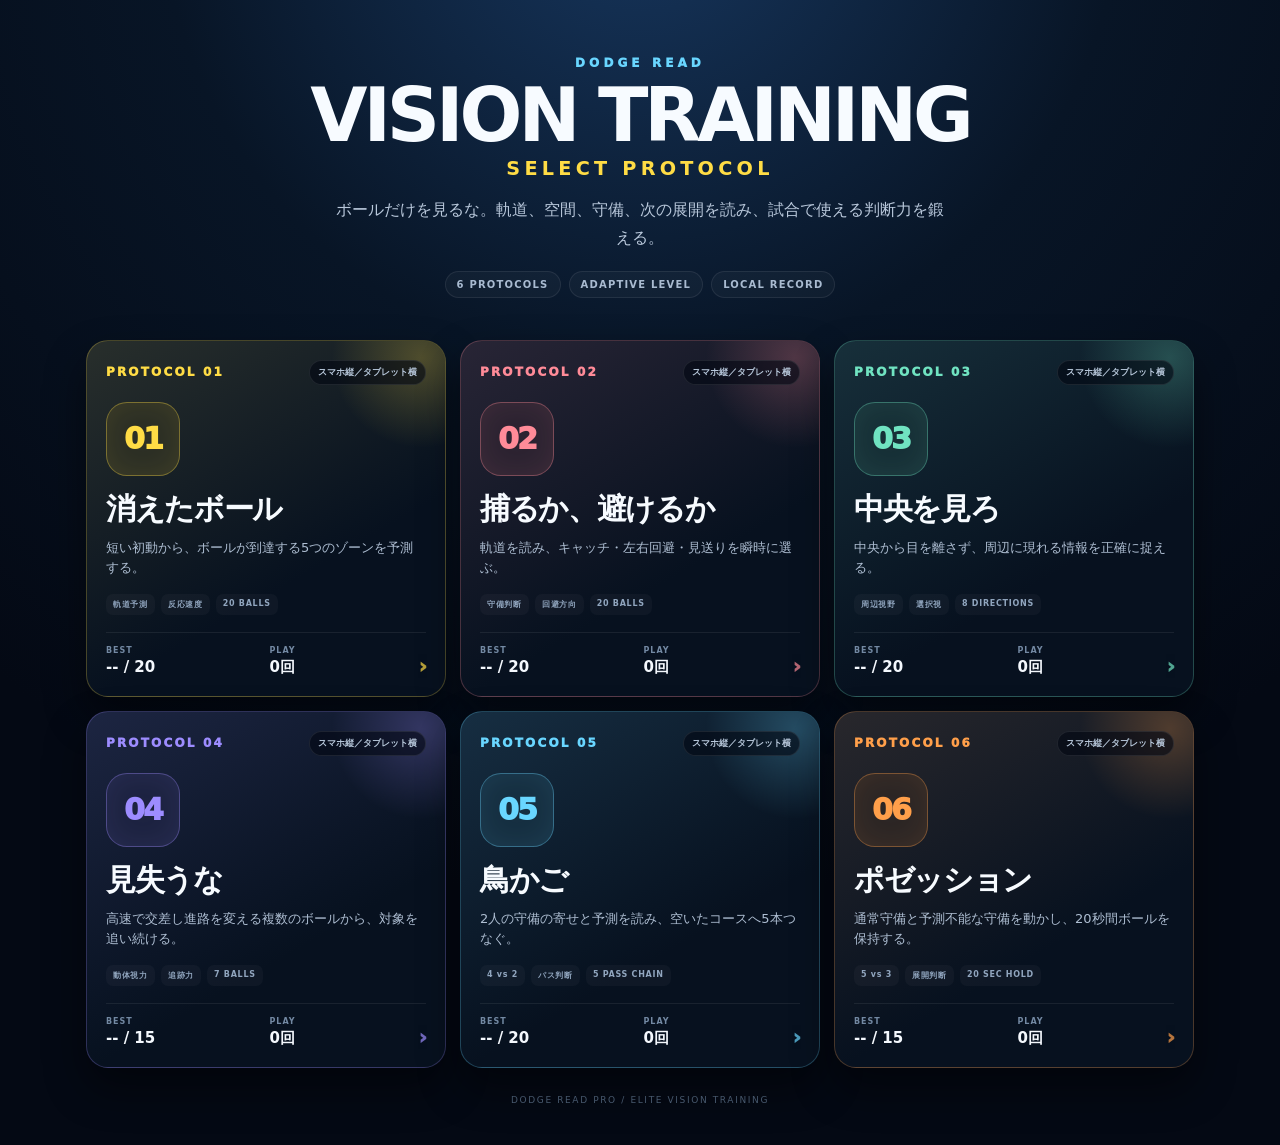
==== commit a4b20af4: "全ゲームの推奨端末方向を更新" ====
--- a/index.html
+++ b/index.html
@@ -18,7 +18,7 @@
 
   <main class="protocol-grid" aria-label="トレーニング一覧">
     <a class="protocol-card p1" data-game="p1" href="./hidden-ball.html">
-      <div class="card-top"><span class="protocol-no">PROTOCOL 01</span><span class="orientation">横向き</span></div>
+      <div class="card-top"><span class="protocol-no">PROTOCOL 01</span><span class="orientation">スマホ縦／タブレット横</span></div>
       <div class="card-mark">01</div>
       <h2>消えたボール</h2>
       <p class="description">短い初動から、ボールが到達する5つのゾーンを予測する。</p>
@@ -28,7 +28,7 @@
     </a>
 
     <a class="protocol-card p2" data-game="p2" href="./catch-dodge.html">
-      <div class="card-top"><span class="protocol-no">PROTOCOL 02</span><span class="orientation">横向き</span></div>
+      <div class="card-top"><span class="protocol-no">PROTOCOL 02</span><span class="orientation">スマホ縦／タブレット横</span></div>
       <div class="card-mark">02</div>
       <h2>捕るか、避けるか</h2>
       <p class="description">軌道を読み、キャッチ・左右回避・見送りを瞬時に選ぶ。</p>
@@ -38,7 +38,7 @@
     </a>
 
     <a class="protocol-card p3" data-game="p3" href="./peripheral.html">
-      <div class="card-top"><span class="protocol-no">PROTOCOL 03</span><span class="orientation">横向き</span></div>
+      <div class="card-top"><span class="protocol-no">PROTOCOL 03</span><span class="orientation">スマホ縦／タブレット横</span></div>
       <div class="card-mark">03</div>
       <h2>中央を見ろ</h2>
       <p class="description">中央から目を離さず、周辺に現れる情報を正確に捉える。</p>
@@ -48,7 +48,7 @@
     </a>
 
     <a class="protocol-card p4" data-game="p4" href="./tracking.html">
-      <div class="card-top"><span class="protocol-no">PROTOCOL 04</span><span class="orientation">横向き</span></div>
+      <div class="card-top"><span class="protocol-no">PROTOCOL 04</span><span class="orientation">スマホ縦／タブレット横</span></div>
       <div class="card-mark">04</div>
       <h2>見失うな</h2>
       <p class="description">高速で交差し進路を変える複数のボールから、対象を追い続ける。</p>
@@ -58,7 +58,7 @@
     </a>
 
     <a class="protocol-card p5" data-game="p5" href="./rondo.html">
-      <div class="card-top"><span class="protocol-no">PROTOCOL 05</span><span class="orientation">横向き</span></div>
+      <div class="card-top"><span class="protocol-no">PROTOCOL 05</span><span class="orientation">スマホ縦／タブレット横</span></div>
       <div class="card-mark">05</div>
       <h2>鳥かご</h2>
       <p class="description">2人の守備の寄せと予測を読み、空いたコースへ5本つなぐ。</p>
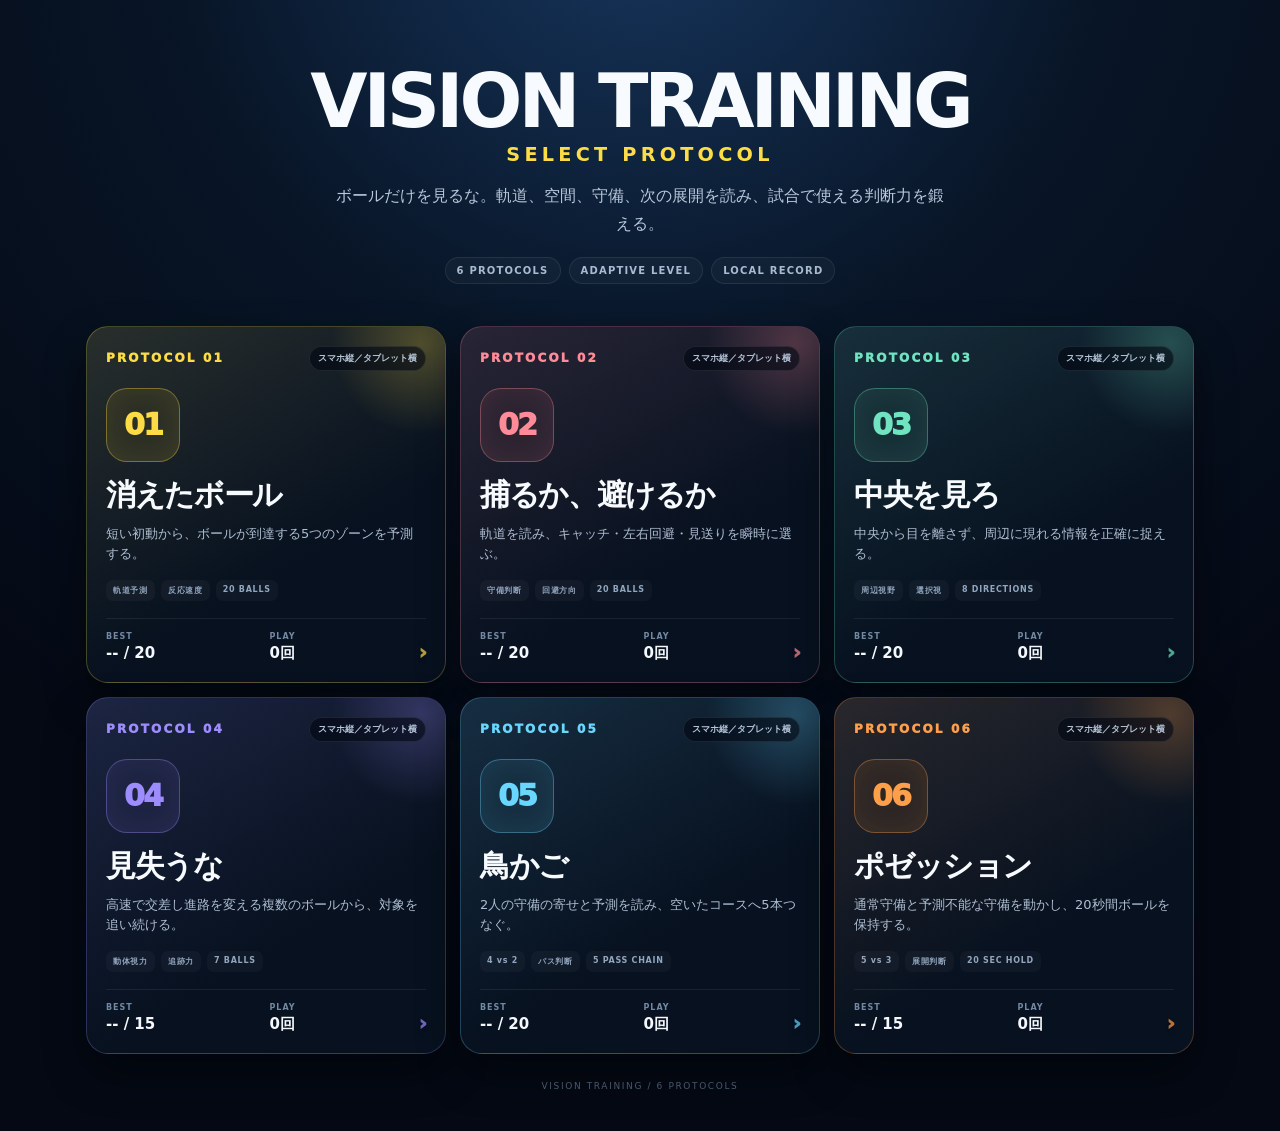
==== commit f9745f77: "DODGE READ表記を削除しゲーム選択画面を整理" ====
--- a/index.html
+++ b/index.html
@@ -4,13 +4,12 @@
 <meta charset="utf-8">
 <meta name="viewport" content="width=device-width,initial-scale=1,viewport-fit=cover">
 <meta name="theme-color" content="#050914">
-<title>DODGE READ PRO｜トレーニング選択</title>
+<title>VISION TRAINING｜トレーニング選択</title>
 <link rel="stylesheet" href="./launcher.css?v=1">
 </head>
 <body>
 <div class="launcher">
   <header class="hero">
-    <div class="brand">DODGE READ</div>
     <h1>VISION TRAINING<span>SELECT PROTOCOL</span></h1>
     <p>ボールだけを見るな。軌道、空間、守備、次の展開を読み、試合で使える判断力を鍛える。</p>
     <div class="hero-meta"><span>6 PROTOCOLS</span><span>ADAPTIVE LEVEL</span><span>LOCAL RECORD</span></div>
@@ -78,7 +77,7 @@
     </a>
   </main>
 
-  <footer class="footer">DODGE READ PRO / ELITE VISION TRAINING</footer>
+  <footer class="footer">VISION TRAINING / 6 PROTOCOLS</footer>
 </div>
 <script src="./launcher.js?v=1"></script>
 </body>
